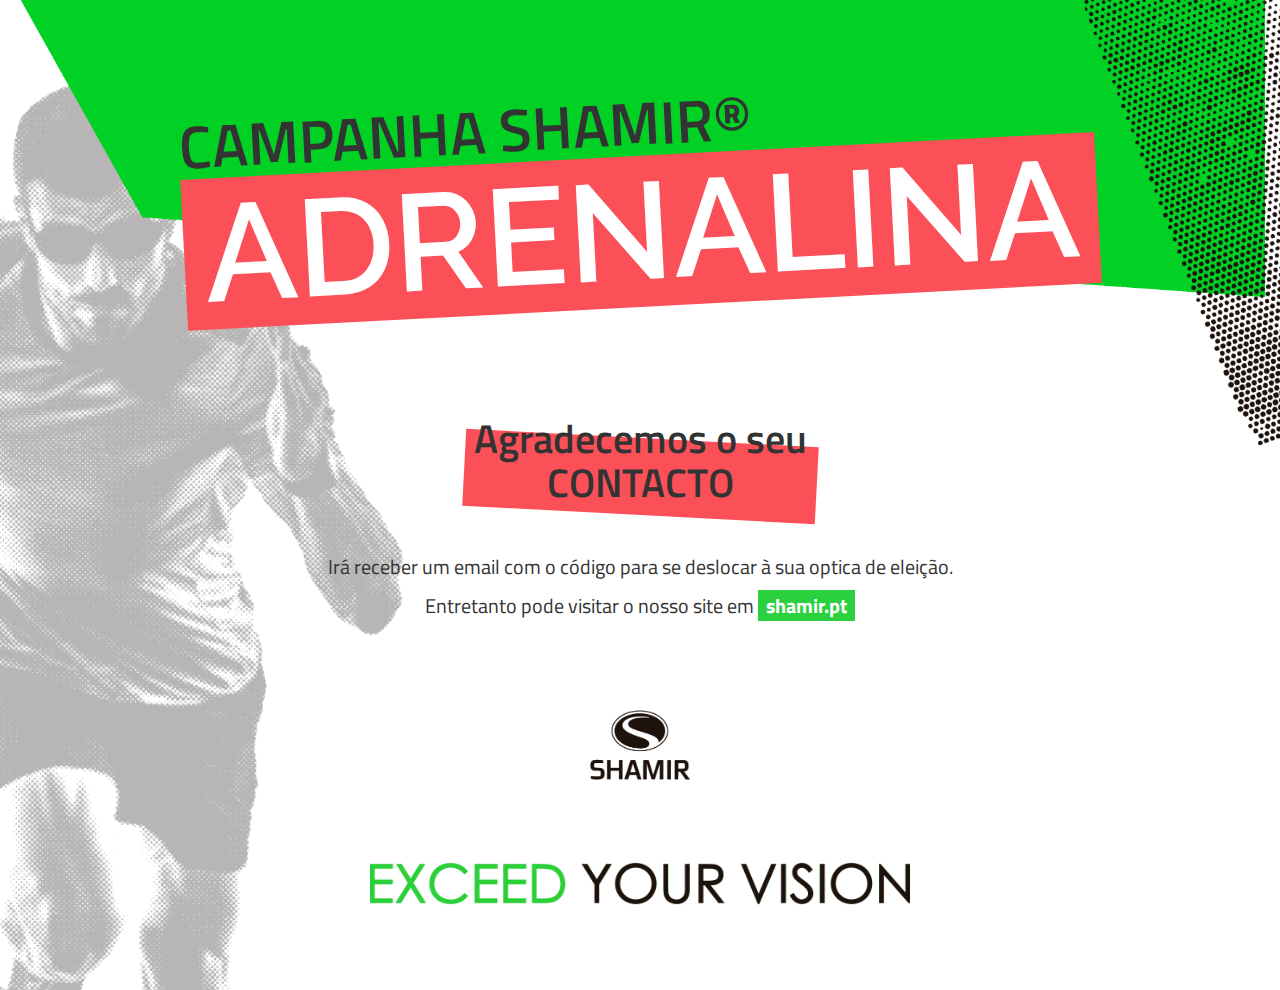
==== obrigado-pelo-seu-contacto.html @ 239b61f9 "Paginas" ====
<!DOCTYPE html>
    <html>
        
        <head>
            <meta http-equiv="Content-Type" content="text/html; charset=UTF-8">
            <meta name="viewport" content="width=device-width, initial-scale=1.0">
            
            <script src="https://code.jquery.com/jquery-2.2.0.min.js" type="text/javascript"></script>
            <script src="https://maxcdn.bootstrapcdn.com/bootstrap/3.3.6/js/bootstrap.min.js"></script>
            <!-- Global site tag (gtag.js) - Google Analytics 
            <script async src="https://www.googletagmanager.com/gtag/js?id=UA-41241495-1"></script>
            <script>
                window.dataLayer = window.dataLayer || [];
                function gtag(){dataLayer.push(arguments);}
                gtag('js', new Date());
                gtag('config', 'UA-41241495-1');</script> -->

            <link rel="stylesheet" href="https://netdna.bootstrapcdn.com/bootstrap/3.0.3/css/bootstrap.min.css">
            <link href="https://fonts.googleapis.com/css?family=Raleway:400,600,700,900|Titillium+Web:400,600,700,900" rel="stylesheet">
            <link rel="stylesheet" href="style.css">
            <link rel="icon" href="images/favicon.png">
            
            <title>Campanha Shamir® - ADRENALINA</title>
        </head>
        
        <body class="body-back">
            
            <div class="container-fluid">
                <div class="header">
                    <div class="halftone-header"></div>
                    <div class="container">
                        <div class="col-md-10 col-md-offset-1">
                            <div>
                            <h1 class="header_title">CAMPANHA SHAMIR®
                            <div class="second-title">ADRENALINA</div>
                            </h1>
                            </div>
                            <div class="blank-space-lg"></div>
                        </div>
                    </div>
                </div>
            </div>
        
            <div class="container">
                <div class="row">
                    <div class="col-md-8 col-md-offset-2 cont-sah-2">
                        <div class="back-title-1">
                        <h2>Agradecemos o seu<br>CONTACTO</h2>
                        </div>
                        <p>&nbsp;</p>
                        <p>Irá receber um email com o código para se deslocar à sua optica de eleição.
                        <p>Entretanto pode visitar o nosso site em <a href="https:/shamir.pt/" class="sha-cta">shamir.pt</a></p>
                    </div>
                </div>
            </div>
            
            <div class="container-fluid footer-2">
                <div class="blank-space-lg"></div>
                <div class="container">
                    <div class="row">
                        <div class="col-md-offset-2 col-md-8">
                            <img src="images/logo_Shamir_B.png" width="100">
                            <p>&nbsp;</p>
                            <p>&nbsp;</p>
                            <img class="sha-slogan-2" src="images/exceed.png">
                        </div>
                    </div>
                </div>
                <div class="blank-space-lg"></div>
            </div>
            
        </body>
        
    </html>
---- style.css ----
/* ------------------------- 

◼︎◼︎◼︎◼︎   ◼︎◼︎◼︎◼︎◼︎◼︎◼︎◼︎◼︎
◼︎◼︎◼︎◼︎   ◼︎◼︎◼︎◼︎◼︎◼︎◼︎◼︎◼︎◼︎
◼︎◼︎◼︎◼︎   ◼︎◼︎◼︎◼︎◼︎◼︎◼︎◼︎◼︎◼︎◼︎
◼︎◼︎◼︎◼︎   ◼︎◼︎◼︎◼︎      ◼︎◼︎◼︎◼︎
◼︎◼︎◼︎◼︎   ◼︎◼︎◼︎◼︎      ◼︎◼︎◼︎◼︎
◼︎◼︎◼︎◼︎   ◼︎◼︎◼︎◼︎      ◼︎◼︎◼︎◼︎
         ◼︎◼︎◼︎◼︎      ◼︎◼︎◼︎◼︎
◼︎◼︎◼︎◼︎   ◼︎◼︎◼︎◼︎◼︎◼︎◼︎◼︎◼︎◼︎◼︎
◼︎◼︎◼︎◼︎   ◼︎◼︎◼︎◼︎◼︎◼︎◼︎◼︎◼︎◼︎
◼︎◼︎◼︎◼︎   ◼︎◼︎◼︎◼︎◼︎◼︎◼︎◼︎◼︎

www.impacting.digital
Custom css - 03.19.18
Campanha Shamir® - ADRENALINA

-------------------------- */

html{
    overflow-x: hidden;
    overflow-y: scroll;
}
p{
    font-family: 'Titillium Web', sans-serif;
    font-size: 20px;
}
h2{
    font-family: 'Titillium Web', sans-serif;
    font-size: 40px;
    font-weight: 600;
}
h3{
    font-family: 'Titillium Web', sans-serif;
    font-size: 25px;
    font-weight: 600;
}
body {
    position:relative;
    overflow: hidden;
}
.body-back:before{
    position:absolute;
    content: "";
    right:0px; left:0px; top:0px; bottom:0;
    background-image:url(images/corridor.png);
    background-repeat: no-repeat;
    background-position: -230px 50px;
    background-size: auto 1300px;
    background-attachment: fixed;
    opacity: 0.3;
}
.header{
    Position:relative;
    background: url(images/green_head.png) no-repeat ;
    background-position: 0px -100px;
    background-size: 100% 100%;
}
.halftone-header{
    position: absolute;
    height: 500px;
    width: 500px;
    background: url(images/half.png) center no-repeat ;
    background-size: cover;
    top:-120px;
    right:-380px;
    transform: rotate(70deg);
}
.header_title {
    font-family: 'Titillium Web', sans-serif;
    position: relative;
    display: inline-block;
    font-size: 60px;
    font-weight: 600;
    padding: 70px 0px 0px 0px;
    transform: rotate(-3deg);   
}
.second-title {
    font-family: 'Raleway', sans-serif;
    position: relative;
    font-size: 137px;
    padding: 0px 20px 0px 20px;
    margin: auto 0;
    color: white;
    background-color: #FB5058;
}
.cont-sah-1{
    position: relative;
    text-align: center;
}
.cont-sah-2{
    position: relative;
    text-align: center;
}
.back-title-1{
    display: inline-block;
    position: relative;
    margin: auto 0;
}
.back-title-1 h2{
    position: relative;
    z-index: 1;
}
.back-title-1:after{
    position: absolute;
    content: "";
    right:-10px; left:-10px; top:41px; bottom:0;
    background-color:#FB5058;
    z-index: 0;
    transform: rotate(3deg);   
}
.blank-space-lg{
    padding:40px 0px 40px 0px;
}
.blank-space-md{
    padding:20px 0px 20px 0px;
}
.sha-cta{
    padding:0px 8px 0px 8px;
    background-color: #2AD03D;
    font-weight: 700;
    color: #fff;
    transition: 500ms ease;
    text-decoration: none;
    cursor:pointer;
}
.sha-cta:hover, .sha-cta:focus{
    color: #333;
    background-color:#FB5058;
    text-decoration: none;
}
.box-prod-1, .box-prod-2{
    position: relative;
    max-width: 400px;
    margin: auto ;
}
.box-prod-1 h3, .box-prod-2 h3{
    color:#fff;
}
.box-prod-1{
    background-image:url(images/back-prod-1.png);
    background-repeat: no-repeat;
    background-size: 100% 100%;
    text-align: left;
    padding:70px 80px 70px 70px;
    margin-top: 80px; 
}
.box-prod-2{
    background-image:url(images/back-prod-2.png);
    background-repeat: no-repeat;
    background-size: 100% 100%;
    text-align: right;
    padding:70px 35px 70px 0px;
    margin-top: 80px; 
}
.box-prod-1:after{
    position: absolute;
    content: " ";
    right:-40px; bottom:0px;
    height: 230px;
    width: 230px;
    background-image:url(images/cam.png);
    background-repeat: no-repeat;
    background-position: bottom;
    background-size: contain;
}
.box-prod-2:after{
    position: absolute;
    content: " ";
    left:-40px; top:0px;
    height: 270px;
    width: 200px;
    background-image:url(images/band.png);
    background-repeat: no-repeat;
    background-position: top;
    background-size: contain;
}
.section-how-to{
    position: relative;
    padding:50px 0px 50px 0px;
    background-position: 100px 100px;
}
.section-how-to:before{
    content:" ";
    position:absolute;
    top:130px; bottom:0px; right:0px; left:0px;
    background-color: #EBEBEB;
}
.h2-green{
    color: #2AD03D;
    line-height: 0;
    font-weight: 700;
}
.section-how-to span{
    font-size: 12px;
}
.section-form{
    position: relative;
    background-color: #fff;
}
.form{
    position: relative;
    color: #fff;
    background-image: url(images/back-form.png);
    background-repeat: no-repeat;
    background-size: 100% 93%;
    background-position: bottom;
    filter: grayscale(100%);
}
.form:before{
    position: absolute;
    content: "";
    top:50px; right:-20px; bottom:0; left:10px;
    background-image: url(images/half.png);
    background-size: contain;
    background-repeat: no-repeat;
    transform: rotate(-3deg);
    opacity: 1;
    filter: grayscale(100%);
}
.form .band_half{
    position: absolute;
    width: 200px;
    top:200px;
    left:-100px;
    bottom: 0;
    right: 0;
    -webkit-animation: mover 2.2s infinite  alternate;
    animation: mover 2.2s infinite  alternate;
    filter: grayscale(100%);
}
.form .cam_half{
    position: absolute;
    width: 210px;
    top:450px;
    right:-120px;
    -webkit-animation: mover 2.5s infinite  alternate;
    animation: mover 2.5s infinite  alternate;
    filter: grayscale(100%);
}
.form-title{
    position: absolute;
    right:0; left:0;
    font-weight: 600;
    color: #fff;
    text-align: center;
    margin: auto;
    padding: 10px 15px 10px 15px;
    max-width: 310px;
    z-index: 1;
}
.form-title p{
    position: relative;
}
.form-title:before{
    position: absolute;
    content: "";
    top:0; right:0; bottom:0; left:0;
    background-color: #2AD03D;
    transform: rotate(3deg);
    filter: none;
}
.form form{
    display: block;
    max-width: 460px;
    margin: auto;
    padding: 0px 35px 0px 35px;
}
.form input{
    font-family: 'Titillium Web', sans-serif;
    font-size: 20px;
    position: relative;
    color: #fff;
    width: 100%;
    margin: 10px 0 10px 0;
    padding: 10px 10px 10px 10px;
    background: transparent;
    border: 0;
    outline: 0;
    border-bottom: 2px solid white;
    border-radius: 0px;
}
.form input::placeholder{
    color: #fff;
}
.form form span, .form form a{
    position: relative;
    color: #fff;
    font-size:10px;
    line-height: 0;
}
.form .checkbox{
    display: inline-block;
    width: auto;
    margin: 0;
}
.form form button{
    position: relative;
    font-family: 'Titillium Web', sans-serif;
    font-size: 20px;
    color: #fff;
    width: 100%;
    padding: 10px 10px 10px 10px;
    background: transparent;
    outline: 0;
    border: 2px solid white;
    border-radius: 0px;
    transition: 500ms ease;
}
.form form button:hover{
    background: #fff;
    color: #333;
}
.form form button:focus{
    background: transparent;
    color: #fff;
}
.footer{
    position: relative;
    background-color: #fff;
    text-align: center;
    overflow: hidden;
}
.footer-2{
    position: relative;
    text-align: center;
}
.footer:before{
    position: absolute;
    content: " ";
    height: 500px;
    width: 500px;
    background: url(images/half.png) no-repeat;
    background-size: cover;
    left:-320px;
    bottom: -200px;
    transform: rotate(60deg);
}
.sha-slogan{
    position: relative;
    max-width: 450px;
    margin: auto;
    color: #fff;
    background-color: #2AD03D;
    padding: 10px;
    transform: rotate(-3deg);
}
.sha-slogan-2{
    position: relative;
    max-width: 550px;
    width: 100%;
    background-color: #fff;
    padding: 5px;
}
.logo-nav{
    position:relative;

    z-index: 100;
}
.logo-sha, .nav_show{
    position: fixed;
    opacity: 0;
    transform: translate(0,-63px);
    padding: 6px 70px 15px 30px;
    background-image: url(images/back-logo.png);
    background-size: 100% 100%;
    transition: all 300ms ease;
}
.nav_show{
    opacity: 1;
    transform: translate(0,0);
    transition: all 300ms ease;
}













/* ----------------------------------------- Large Devices, Wide Screens -------------- */


@media only screen and (max-width : 1200px) { /* -------------- < 1200px -------------- */
    
.second-title {
    font-size: 112px;
}
.header{
    background-size: 100% ;
    background-position: 0px 0px;
}

} /* ---------------------------------------------------------------------------------- */


@media only screen and (max-width : 992px) { /* ---------------- < 992px -------------- */
    
.second-title {
    font-size: 102px;
}
.halftone-header{
    top:-300px;
}
.form .band_half{
    width: 170px;
    top:200px;
    left:-10px;
}
.form .cam_half{
    width: 180px;
    top:450px;
    right:-20px;
}
} /* ---------------------------------------------------------------------------------- */


@media only screen and (max-width : 768px) { /* ---------------- < 768px -------------- */

.second-title {
    font-size: 62px;    
}

.header_title {
    font-size: 30px;
}
.form .band_half{
    display:none;
}
.form .cam_half{
    display:none;
}

} /* ---------------------------------------------------------------------------------- */


@media only screen and (max-width : 480px) { /* ---------------- < 480px -------------- */

p{
    font-family: 'Titillium Web', sans-serif;
    font-size: 17px;
}
h2{
    font-family: 'Titillium Web', sans-serif;
    font-size: 30px;
}
h3{
    font-family: 'Titillium Web', sans-serif;
    font-size: 20px;
}
.blank-space-lg{
    padding:20px 0px 20px 0px;
}
.blank-space-md{
    padding:10px 0px 10px 0px;
}
.second-title {
    font-size: 35px;        
}
.halftone-header{
    top:-120px;
    right:-260px;
    height:300px;
    width: 300px;
}
.header_title {
    font-size: 20px;
}
.header_title {
    padding: 30px 0px 0px 0px;
}
.box-prod-1, .box-prod-2{
    max-width: 310px;
}
.box-prod-1{
        padding:50px 80px 50px 55px;
}
.box-prod-1:after{
    right:-10px; bottom:0px;
    height: 175px;
    width: 175px;
}
.box-prod-2:after{
    height: 220px;
    width: 200px;
}
.section-how-to:before{
    top:125px;
}
.body-back:before{
    background-size: auto 800px;
    background-position: -160px 30px;
}
.form-title{
    max-width: 220px;
}   
} /* --------------------------------------------------------------------------------- */




/* ----------------------------------------- Animations -------------- */

@-webkit-keyframes mover {
    0% { transform: translateY(0); }
    100% { transform: translateY(-20px); }
}
@keyframes mover {
    0% { transform: translateY(0); }
    100% { transform: translateY(-20px); }
}

/* ------------------------------------------------------------------- */
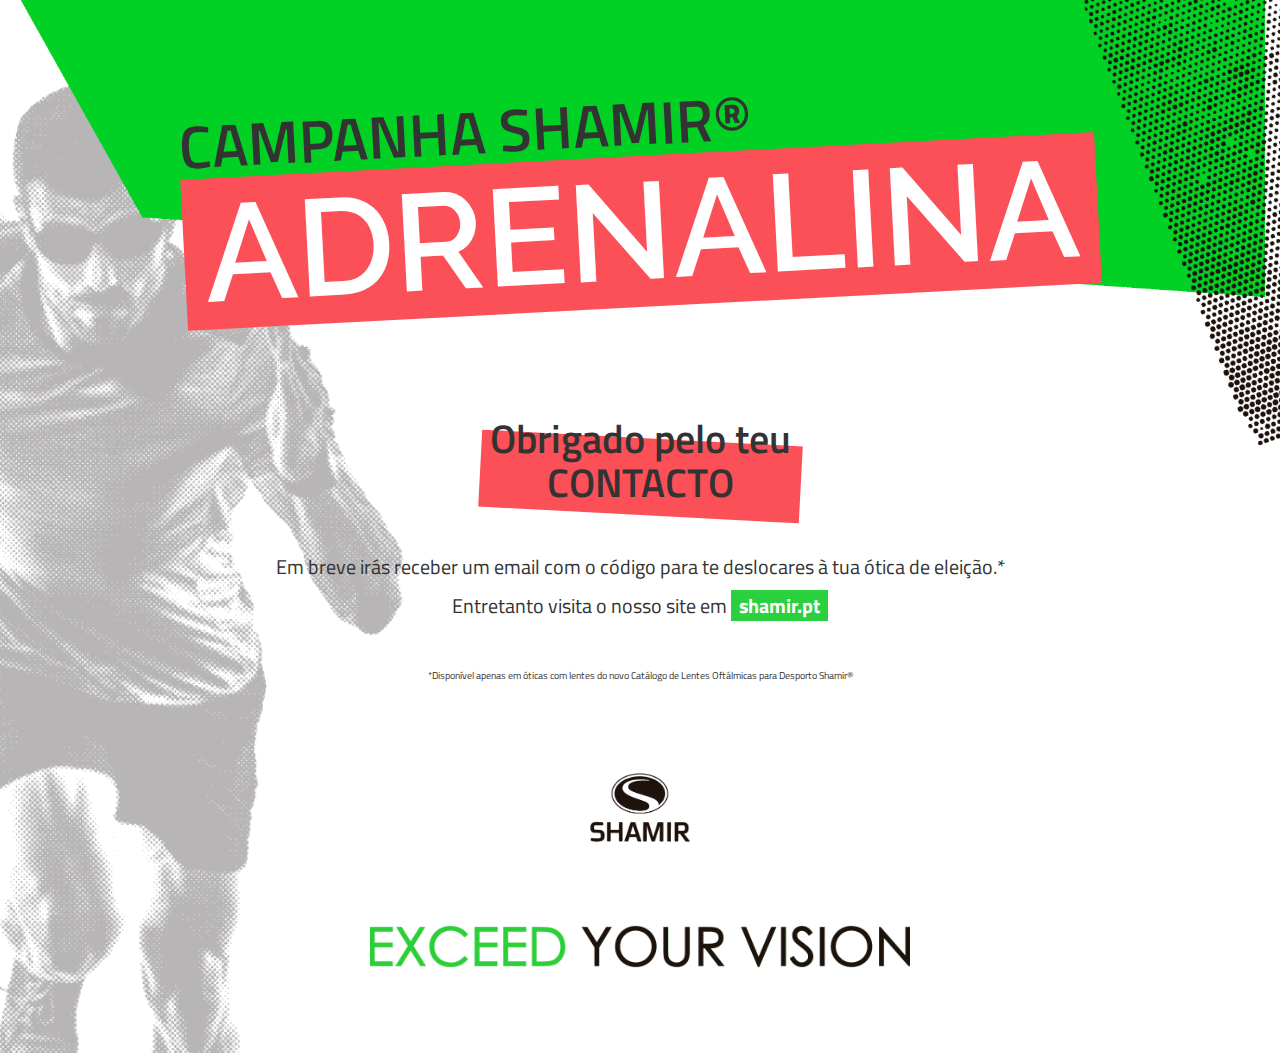
==== commit 194bdcef: "Ajustes" ====
--- a/obrigado-pelo-seu-contacto.html
+++ b/obrigado-pelo-seu-contacto.html
@@ -7,14 +7,15 @@
             
             <script src="https://code.jquery.com/jquery-2.2.0.min.js" type="text/javascript"></script>
             <script src="https://maxcdn.bootstrapcdn.com/bootstrap/3.3.6/js/bootstrap.min.js"></script>
-            <!-- Global site tag (gtag.js) - Google Analytics 
+            <!-- Global site tag (gtag.js) - Google Analytics -->
             <script async src="https://www.googletagmanager.com/gtag/js?id=UA-41241495-1"></script>
             <script>
                 window.dataLayer = window.dataLayer || [];
                 function gtag(){dataLayer.push(arguments);}
                 gtag('js', new Date());
-                gtag('config', 'UA-41241495-1');</script> -->
-
+                gtag('config', 'UA-41241495-1');
+            </script> 
+            
             <link rel="stylesheet" href="https://netdna.bootstrapcdn.com/bootstrap/3.0.3/css/bootstrap.min.css">
             <link href="https://fonts.googleapis.com/css?family=Raleway:400,600,700,900|Titillium+Web:400,600,700,900" rel="stylesheet">
             <link rel="stylesheet" href="style.css">
@@ -45,11 +46,13 @@
                 <div class="row">
                     <div class="col-md-8 col-md-offset-2 cont-sah-2">
                         <div class="back-title-1">
-                        <h2>Agradecemos o seu<br>CONTACTO</h2>
+                        <h2>Obrigado pelo teu<br>CONTACTO</h2>
                         </div>
                         <p>&nbsp;</p>
-                        <p>Irá receber um email com o código para se deslocar à sua optica de eleição.
-                        <p>Entretanto pode visitar o nosso site em <a href="https:/shamir.pt/" class="sha-cta">shamir.pt</a></p>
+                        <p>Em breve irás receber um email com o código para te deslocares à tua ótica de eleição.*</p>
+                        <p>Entretanto visita o nosso site em <a href="https:/shamir.pt/" class="sha-cta">shamir.pt</a></p>
+                        <p>&nbsp;</p>
+                        <p style="font-size:10px;">*Disponível apenas em óticas com lentes do novo Catálogo de Lentes Oftálmicas para Desporto Shamir®</p>
                     </div>
                 </div>
             </div>
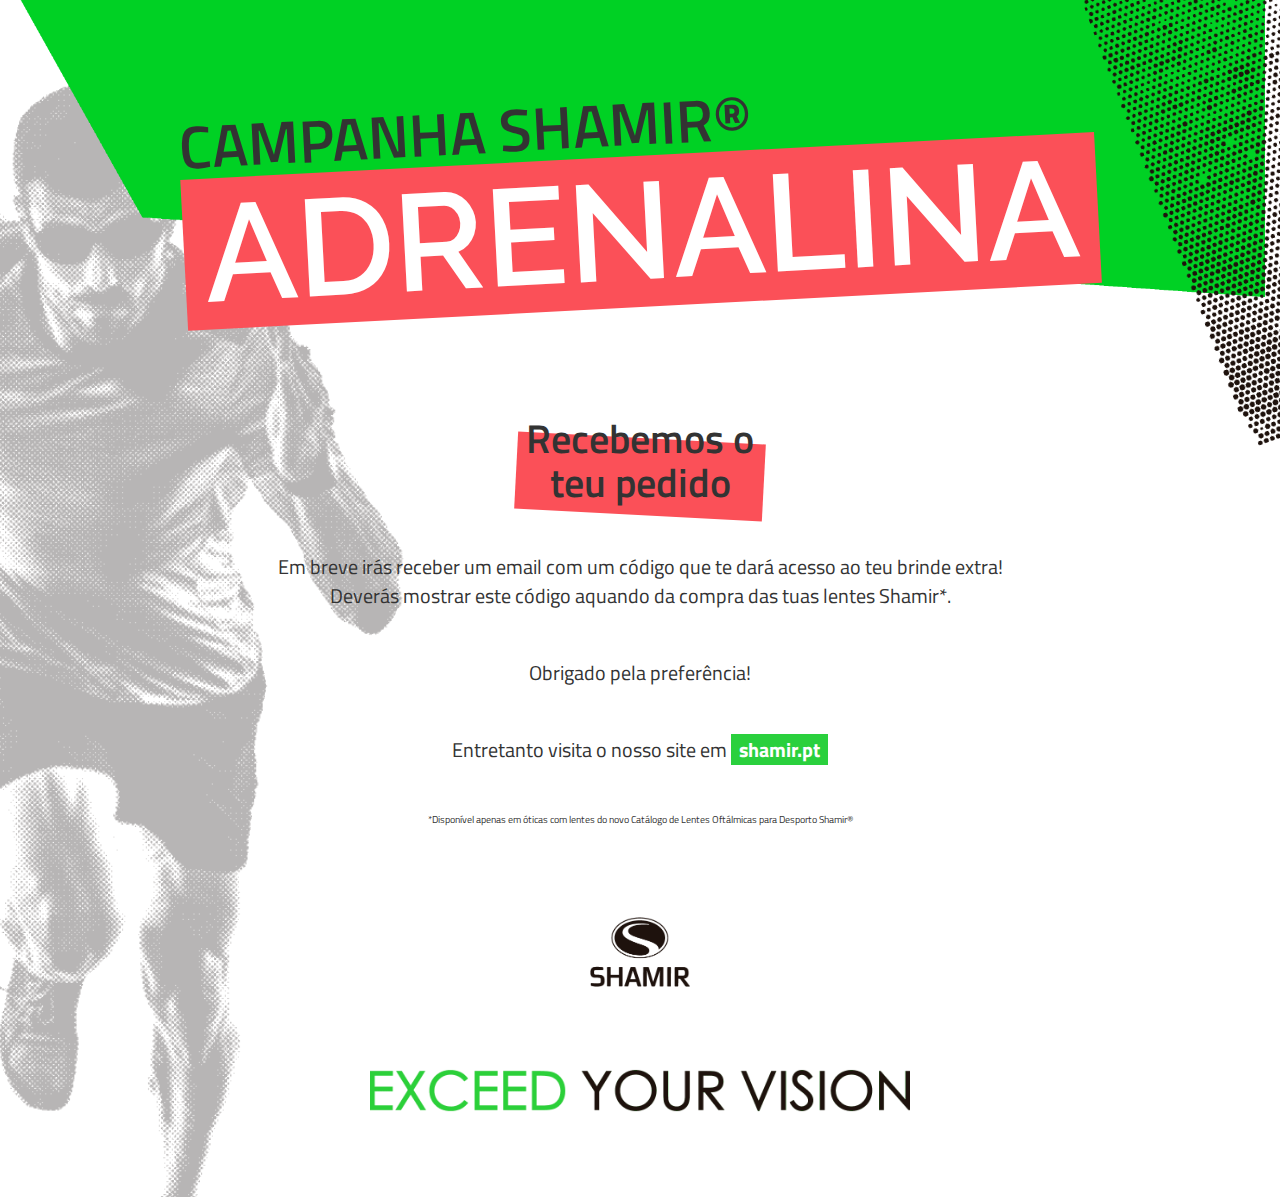
==== commit 38b370e2: "Last" ====
--- a/obrigado-pelo-seu-contacto.html
+++ b/obrigado-pelo-seu-contacto.html
@@ -21,7 +21,7 @@
             <link rel="stylesheet" href="style.css">
             <link rel="icon" href="images/favicon.png">
             
-            <title>Campanha Shamir® - ADRENALINA</title>
+            <title>Shamir® - Campanha Adrenalina</title>
         </head>
         
         <body class="body-back">
@@ -46,10 +46,13 @@
                 <div class="row">
                     <div class="col-md-8 col-md-offset-2 cont-sah-2">
                         <div class="back-title-1">
-                        <h2>Obrigado pelo teu<br>CONTACTO</h2>
+                        <h2>Recebemos o <br>teu pedido</h2>
                         </div>
                         <p>&nbsp;</p>
-                        <p>Em breve irás receber um email com o código para te deslocares à tua ótica de eleição.*</p>
+                        <p>Em breve irás receber um email com um código que te dará acesso ao teu brinde extra! Deverás mostrar este código aquando da compra das tuas lentes Shamir*.</p>
+                        <p>&nbsp;</p>
+                        <p>Obrigado pela preferência!</p>
+                        <p>&nbsp;</p>
                         <p>Entretanto visita o nosso site em <a href="https:/shamir.pt/" class="sha-cta">shamir.pt</a></p>
                         <p>&nbsp;</p>
                         <p style="font-size:10px;">*Disponível apenas em óticas com lentes do novo Catálogo de Lentes Oftálmicas para Desporto Shamir®</p>
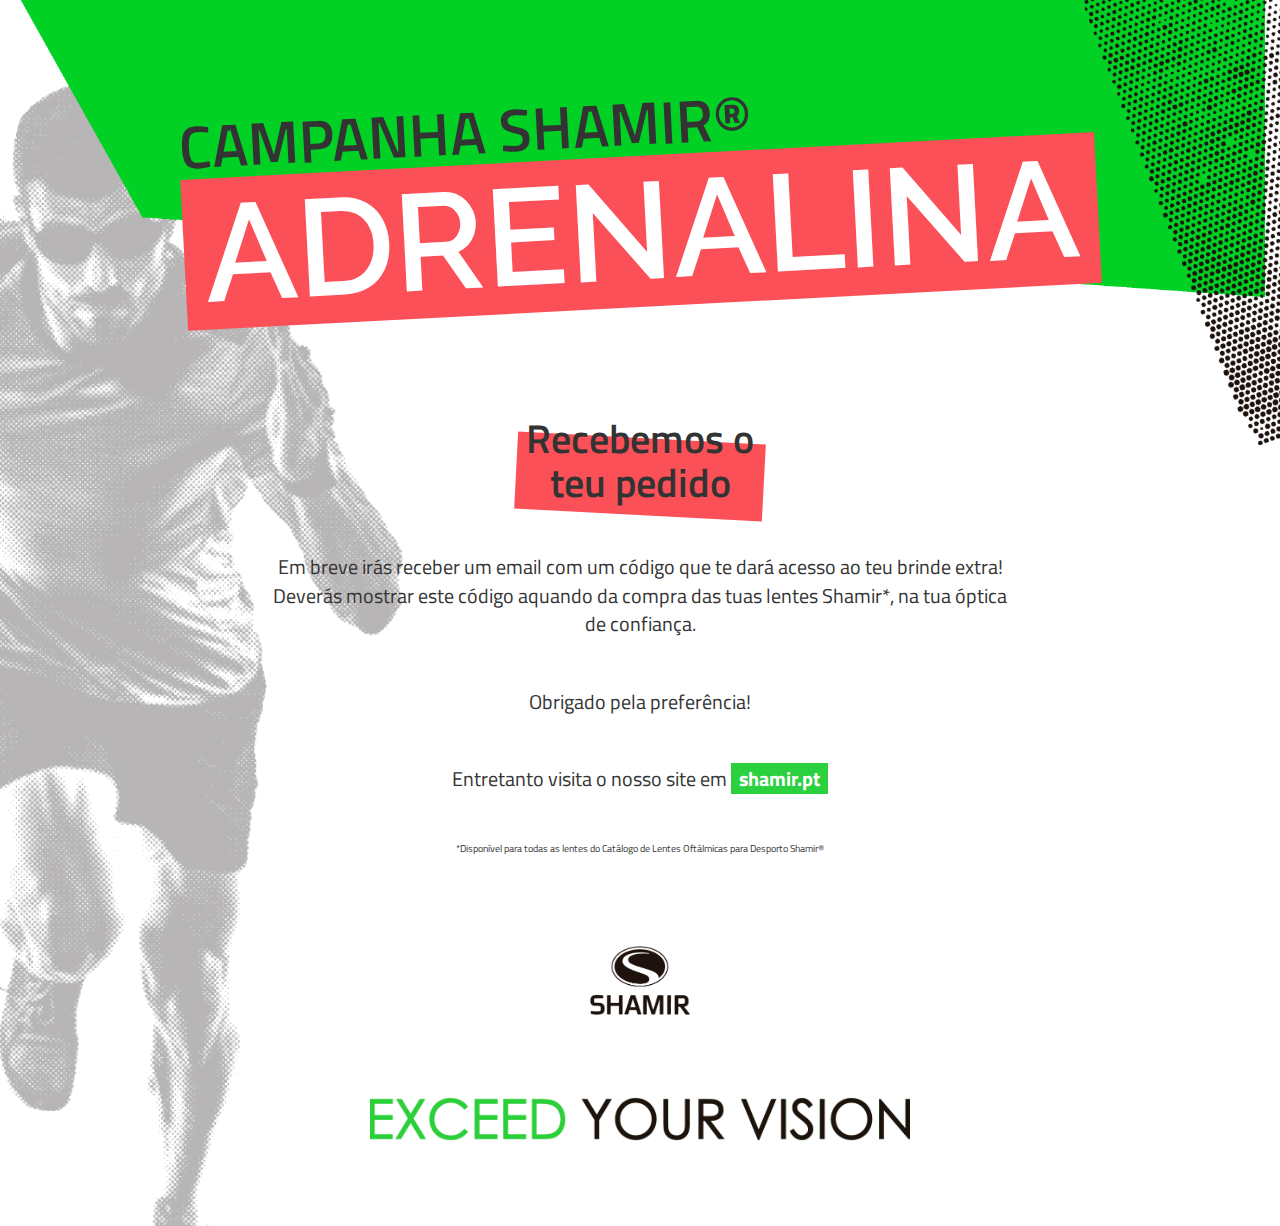
==== commit f526f52c: "Alterações finais" ====
--- a/obrigado-pelo-seu-contacto.html
+++ b/obrigado-pelo-seu-contacto.html
@@ -49,13 +49,13 @@
                         <h2>Recebemos o <br>teu pedido</h2>
                         </div>
                         <p>&nbsp;</p>
-                        <p>Em breve irás receber um email com um código que te dará acesso ao teu brinde extra! Deverás mostrar este código aquando da compra das tuas lentes Shamir*.</p>
+                        <p>Em breve irás receber um email com um código que te dará acesso ao teu brinde extra! Deverás mostrar este código aquando da compra das tuas lentes Shamir*, na tua óptica de confiança.</p>
                         <p>&nbsp;</p>
                         <p>Obrigado pela preferência!</p>
                         <p>&nbsp;</p>
                         <p>Entretanto visita o nosso site em <a href="https:/shamir.pt/" class="sha-cta">shamir.pt</a></p>
                         <p>&nbsp;</p>
-                        <p style="font-size:10px;">*Disponível apenas em óticas com lentes do novo Catálogo de Lentes Oftálmicas para Desporto Shamir®</p>
+                        <p style="font-size:10px;">*Disponível para todas as lentes do Catálogo de Lentes Oftálmicas para Desporto Shamir®</p>
                     </div>
                 </div>
             </div>
